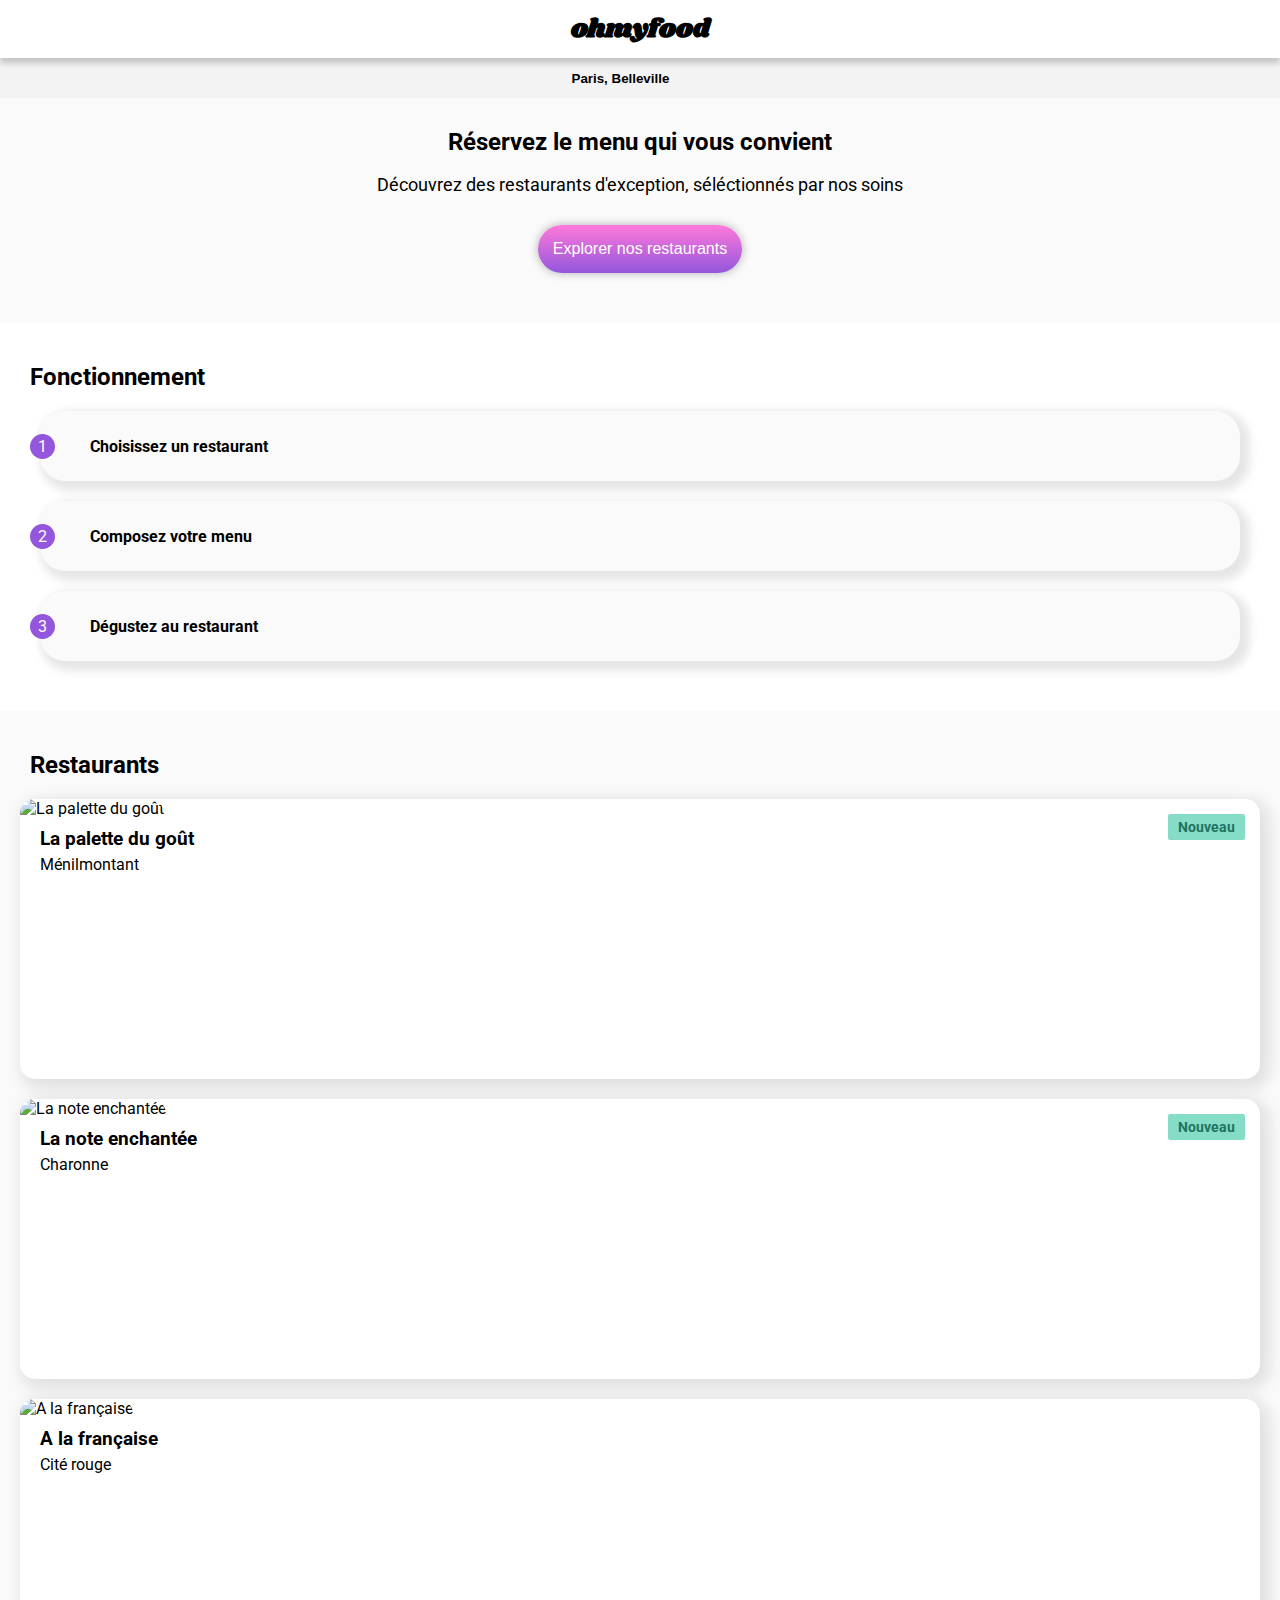
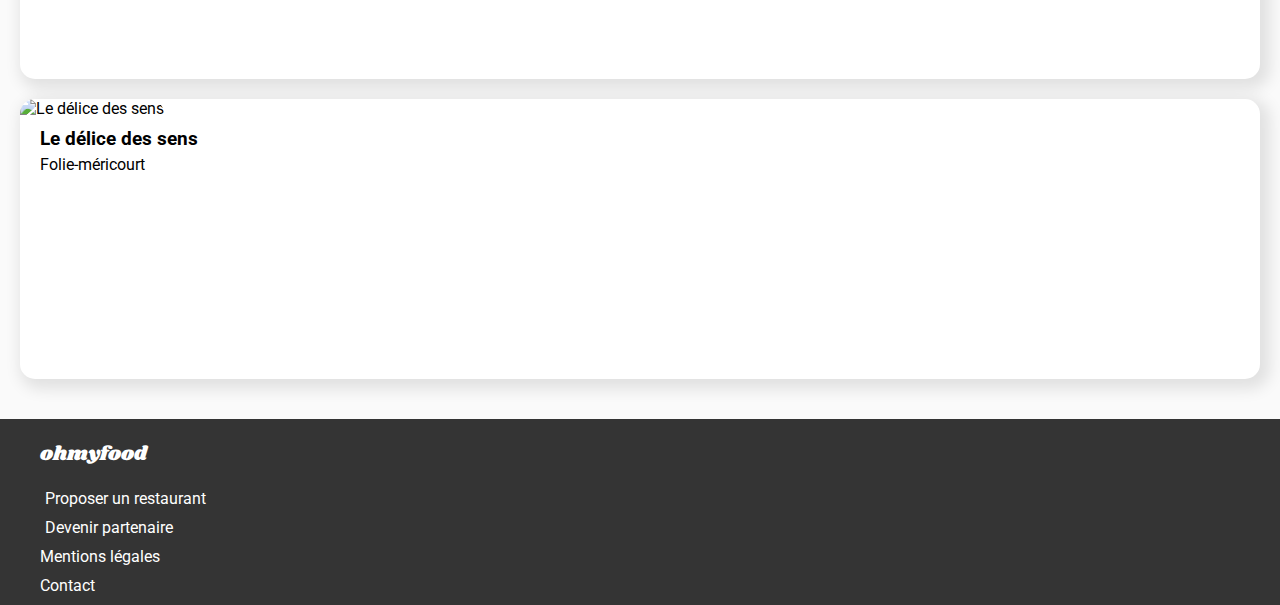
==== index.html @ 1d151c19 "Modification de nom de classes et mise en forme apres les remarques de Pascal du 10/06" ====
<!DOCTYPE html>
<html lang="fr">

<head>
    <meta charset="UTF-8">
    <meta http-equiv="X-UA-Compatible" content="IE=edge">
    <meta name="viewport" content="width=device-width, initial-scale=1.0">
    <link rel="stylesheet" href="https://use.fontawesome.com/releases/v5.15.1/css/all.css" integrity="sha384-vp86vTRFVJgpjF9jiIGPEEqYqlDwgyBgEF109VFjmqGmIY/Y4HV4d3Gp2irVfcrp" crossorigin="anonymous">
    <link rel="stylesheet" href="style.css">
    <title>ohmyfood</title>
</head>

<body>
    <header>
        <div class="header">
            <h1 class=" header__logo"><a href="index.html"> ohmyfood</h1></a>
        </div>
    </header>

    <main>
        <div class="restaurant">
            <form class="restaurant__recherche" action="#" method="post">
                <label for="search"><i class="fas fa-map-marker-alt"></i></label>
                <input type="text" name="search" id="search" placeholder="Paris, Belleville">
            </form>
        </div>
        <section class="reservation">
            <div class="reservation__titre">
                <h2>Réservez le menu qui vous convient</h2>
                <p> Découvrez des restaurants d'exception, séléctionnés par nos soins</p>
            </div>

            <button class="reservation__bouton">Explorer nos restaurants</button>



        </section>
        <section class="fonctionnement">
            <h2>Fonctionnement</h2>

            <div class="fonctionnement__bloc">
                <div class="fonctionnement__numero">1</div>
                <div class="fonctionnement__fonction"><i class="fas fa-mobile-alt"></i>
                    <p> Choisissez un restaurant </p>
                </div>
            </div>

            <div class="fonctionnement__bloc">
                <div class="fonctionnement__numero">2</div>
                <div class="fonctionnement__fonction"><i class="fas fa-list-ul"></i>
                    <p> Composez votre menu</p>
                </div>
            </div>

            <div class="fonctionnement__bloc">
                <div class="fonctionnement__numero">3</div>
                <div class="fonctionnement__fonction"><i class="fas fa-store"></i>
                    <p> Dégustez au restaurant</p>
                </div>
            </div>

        </section>
        <section class="restaurants">
            <h2 class="restaurants__titre">Restaurants</h2>
            <div class="restaurants__liste">

                <div class="restaurants__restaurant--carte ">
                    <a href="#" target="_blank">
                        <div class="restaurants__restaurant--carte-galerie">
                            <img src="images/restaurants/jay-wennington-N_Y88TWmGwA-unsplash.jpg" alt="La palette du goût">
                            <div class="restaurants__restaurant--carte-galerie-nouveau">Nouveau</div>
                        </div>
                        <div class="restaurants__restaurant--carte-description">
                            <div class="restaurants__restaurant--carte-description-nom">
                                <h3>La palette du goût</h3>
                                <P>Ménilmontant</P>
                            </div>
                            <div class="restaurants__restaurant--carte-icone">
                                <i class="far fa-heart"></i>
                            </div>
                        </div>
                    </a>
                </div>
                <div class="restaurants__restaurant--carte">
                    <a href="#" target="_blank">
                        <div class="restaurants__restaurant--carte-galerie">
                            <img src="images/restaurants/stil-u2Lp8tXIcjw-unsplash.jpg" alt="La note enchantée">
                            <div class="restaurants__restaurant--carte-galerie-nouveau">Nouveau</div>
                        </div>
                        <div class="restaurants__restaurant--carte-description">
                            <div class="restaurants__restaurant--carte-description-nom">
                                <h3>La note enchantée</h3>
                                <P>Charonne</P>
                            </div>
                            <div class="restaurants__restaurant--carte-icone">
                                <i class="far fa-heart"></i>
                            </div>
                        </div>
                    </a>
                </div>
                <div class="restaurants__restaurant--carte">
                    <a href="#" target="_blank">
                        <div class="restaurants__restaurant--carte-galerie">
                            <img src="images/restaurants/toa-heftiba-DQKerTsQwi0-unsplash.jpg" alt="A la française">
                        </div>
                        <div class="restaurants__restaurant--carte-description">
                            <div class="restaurants__restaurant--carte-description-nom">
                                <h3>A la française</h3>
                                <P>Cité rouge</P>
                            </div>
                            <div class="restaurants__restaurant--carte-icone">
                                <i class="far fa-heart"></i>
                            </div>
                        </div>
                    </a>
                </div>
                <div class="restaurants__restaurant--carte">
                    <a href="#" target="_blank">
                        <div class="restaurants__restaurant--carte-galerie">
                            <img src="images/restaurants/louis-hansel-shotsoflouis-qNBGVyOCY8Q-unsplash.jpg" alt="Le délice des sens">
                        </div>
                        <div class="restaurants__restaurant--carte-description">
                            <div class="restaurants__restaurant--carte-description-nom">
                                <h3>Le délice des sens</h3>
                                <P>Folie-méricourt</P>
                            </div>
                            <div class="restaurants__restaurant--carte-icone">
                                <i class="far fa-heart"></i>
                            </div>
                        </div>
                    </a>
                </div>
            </div>
        </section>

    </main>
    <footer>
        <div class="pied">
            <a class="pied__logo" href="index.html"> ohmyfood</a>
            <div class=" pied__lien">
                <div class="pied__lien--bas">
                    <a href="# "><i class="fas fa-utensils"></i>Proposer un restaurant</a>
                </div>
                <div class="pied__lien--bas">
                    <a href="# "><i class="fas fa-hands-helping"></i>Devenir partenaire</a>
                </div>
                <div class="pied__lien--bas">
                    <a href="# "> Mentions légales</a>
                </div>
                <div class="pied__lien--bas">
                    <a href="contact@ohmyfood.fr"> Contact </a>
                </div>
            </div>
        </div>
    </footer>
</body>

</html>
---- style.css ----
@import url("https://fonts.googleapis.com/css2?family=Roboto:ital,wght@0,100;0,400;0,500;0,700;1,300;1,400;1,500&display=swap");
@import url("https://fonts.googleapis.com/css2?family=Shrikhand&display=swap");
body {
  font-family: "Roboto", sans-serif;
  margin: 0;
  padding: 0;
}

.header {
  background-color: white;
  margin: 0;
  padding: 0;
  display: flex;
  justify-content: center;
  position: relative;
  font-family: "Shrikhand", cursive;
  box-shadow: 0px 5px 6px 0px rgba(0, 0, 0, 0.2);
}
.header__logo {
  margin: 10px;
  font-size: 26px;
}
.header__logo a {
  text-decoration: none;
  color: black;
}

.restaurant__recherche {
  display: flex;
  align-items: center;
  justify-content: center;
  background-color: #f3f3f3;
  height: 40px;
}
.restaurant__recherche #search {
  border: none;
  background-color: #f3f3f3;
}
.restaurant__recherche i {
  margin: 10px 10px 10px 30px;
}
.restaurant__recherche ::placeholder {
  font-weight: bold;
  color: black;
}

.reservation {
  width: 100%;
  margin: 0;
  padding-bottom: 50px;
  background-color: #fafafa;
  display: flex;
  flex-direction: column;
  justify-content: space-around;
  align-items: center;
}
.reservation__titre {
  display: flex;
  flex-direction: column;
  align-items: center;
  text-align: center;
  margin: 30px;
}
.reservation h2 {
  margin: 0 20px;
}
.reservation p {
  margin-bottom: 0;
  font-size: 18px;
}
.reservation__bouton {
  font-size: 16px;
  opacity: 1;
  background: linear-gradient(0.5turn, #ff79da 0%, #9356dc 100%);
  color: white;
  padding: 15px;
  border-radius: 30px;
  box-shadow: 0px 0px 10px 0px rgba(0, 0, 0, 0.3);
  border: none;
  cursor: pointer;
}

.fonctionnement {
  margin: 40px 20px 50px 20px;
}
.fonctionnement h2 {
  margin-left: 10px;
}
.fonctionnement__bloc {
  display: flex;
  align-items: center;
  margin: 20px;
}
.fonctionnement__numero {
  width: 25px;
  height: 25px;
  border-radius: 100%;
  background-color: #9356dc;
  display: flex;
  align-items: center;
  justify-content: center;
  color: white;
  position: absolute;
  left: 30px;
}
.fonctionnement__fonction {
  background-color: #fafafa;
  height: 30px;
  padding: 20px 30px;
  display: flex;
  align-items: center;
  border-radius: 25px;
  width: 100%;
  cursor: pointer;
  box-shadow: 5px 5px 10px 5px rgba(0, 0, 0, 0.1);
}
.fonctionnement__fonction i {
  color: #9a9a9a;
  font-size: 18px;
}
.fonctionnement__fonction:hover {
  background-color: #f2eafb;
}
.fonctionnement__fonction:hover i:hover {
  color: #9356dc;
}
.fonctionnement__fonction p {
  margin: 0 20px;
  font-size: 16px;
  font-weight: bold;
}

.restaurants {
  background-color: #fafafa;
  padding: 20px 0;
  display: flex;
  flex-direction: column;
}
.restaurants__titre {
  margin: 20px 30px 0 30px;
}
.restaurants__restaurant--carte {
  height: 280px;
  display: flex;
  flex-direction: column;
  background-color: white;
  border-radius: 15px;
  margin: 20px;
  cursor: pointer;
  box-shadow: 5px 5px 15px 5px rgba(0, 0, 0, 0.1);
}
.restaurants__restaurant--carte a {
  text-decoration: none;
  color: black;
}
.restaurants__restaurant--carte-galerie {
  position: relative;
}
.restaurants__restaurant--carte-galerie img {
  width: 100%;
  height: 200px;
  object-fit: cover;
  border-radius: 15px 15px 0 0;
}
.restaurants__restaurant--carte-galerie-nouveau {
  position: absolute;
  right: 15px;
  top: -5px;
  margin-top: 20px;
  background: #85dcc7;
  border-radius: 2px;
  border: none;
  padding: 5px 10px;
  color: #217460;
  font-weight: bold;
  font-size: 14px;
}
.restaurants__restaurant--carte-description {
  display: flex;
  align-items: center;
  justify-content: space-between;
  margin: 10px 20px;
}
.restaurants__restaurant--carte-description-nom {
  margin: 0;
}
.restaurants__restaurant--carte-description-nom h3 {
  margin: 0 0 5px 0;
}
.restaurants__restaurant--carte-description-nom p {
  margin: 0;
}
.restaurants__restaurant--carte-icone {
  font-size: 24px;
}
.restaurants__restaurant--carte-icone:hover {
  background: linear-gradient(0.5turn, #ff79da 0%, #9356dc 100%);
}

footer {
  width: 100%;
  margin: 0;
  padding: 0;
}

.pied {
  background-color: #343434;
  display: flex;
  flex-direction: column;
  padding: 0 40px;
}
.pied__logo {
  color: white;
  font-family: "Shrikhand", cursive;
  font-size: 20px;
  text-decoration: none;
  margin: 20px 0;
}
.pied__lien {
  display: flex;
  flex-direction: column;
}
.pied__lien--bas {
  margin-bottom: 10px;
}
.pied__lien--bas a {
  text-decoration: none;
  color: white;
}
.pied__lien--bas a i {
  font-size: 15px;
  width: 20px;
  margin-right: 5px;
}

/*# sourceMappingURL=style.css.map */
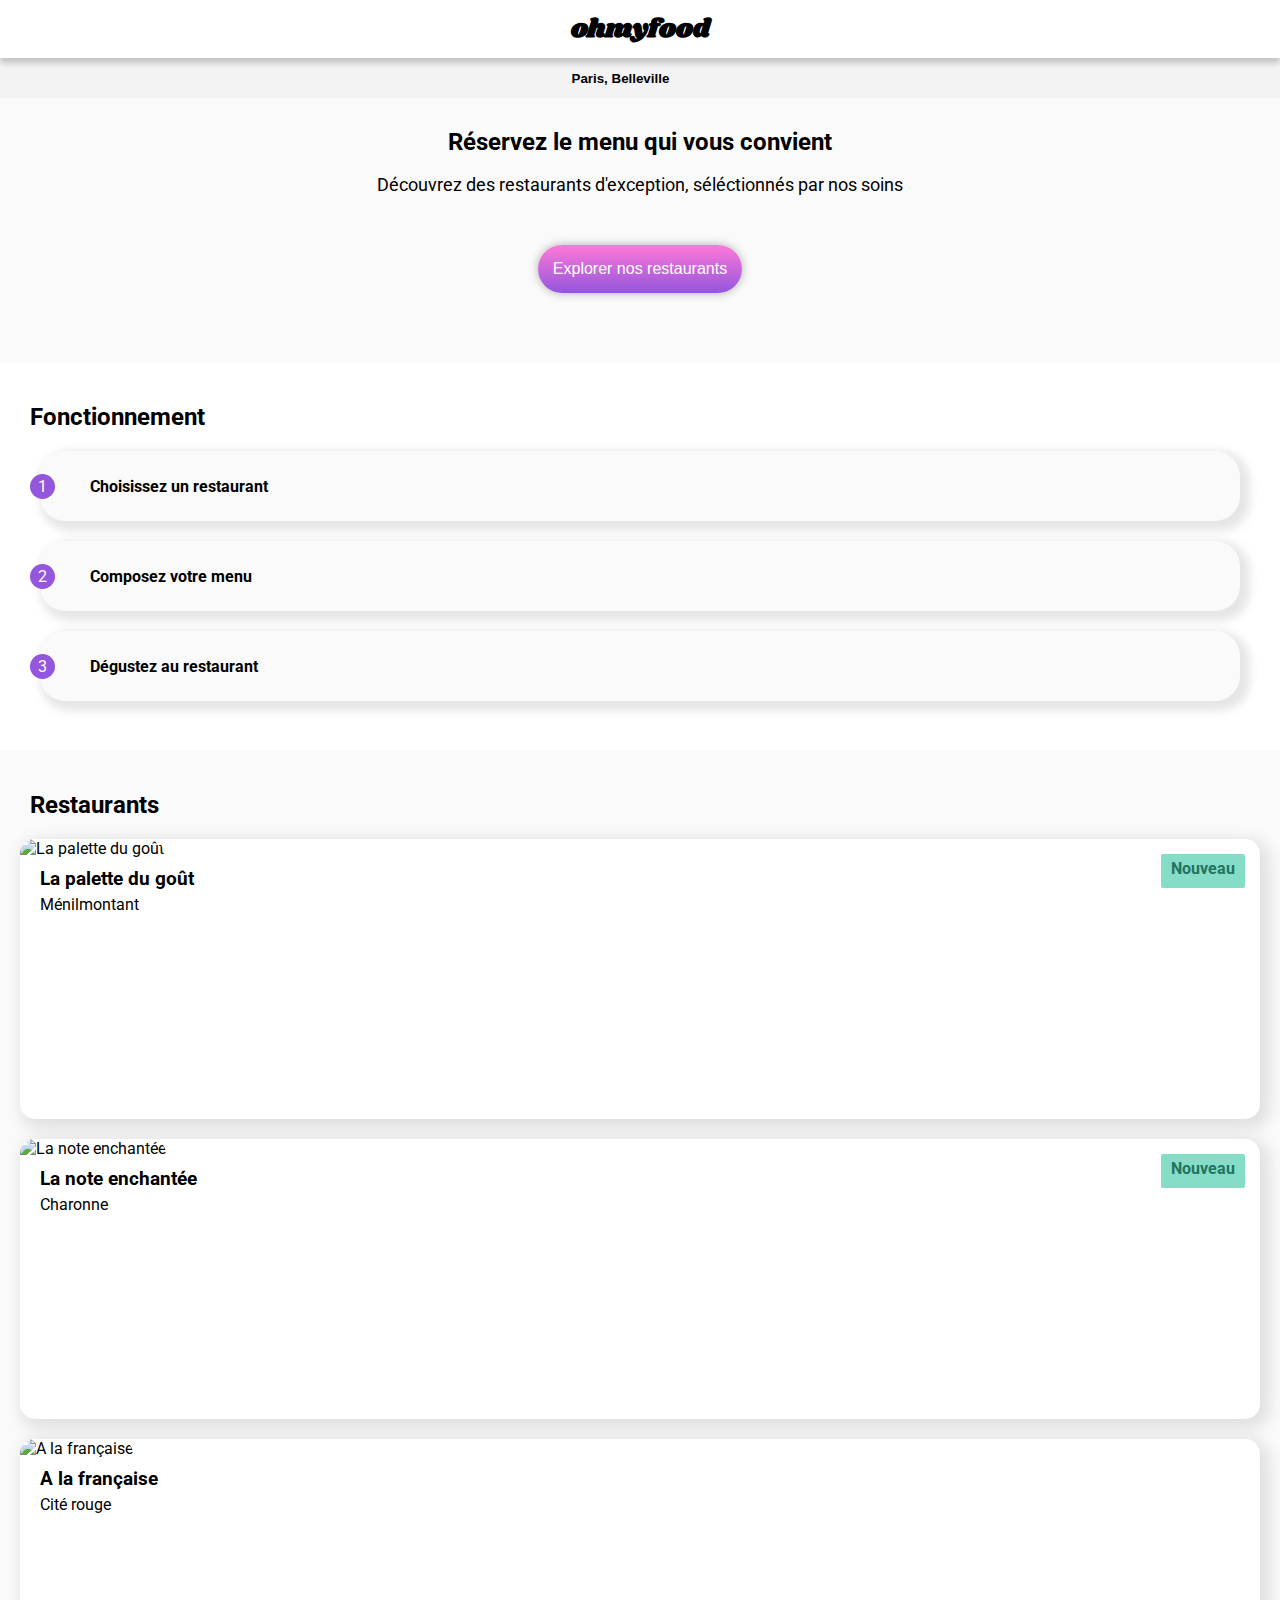
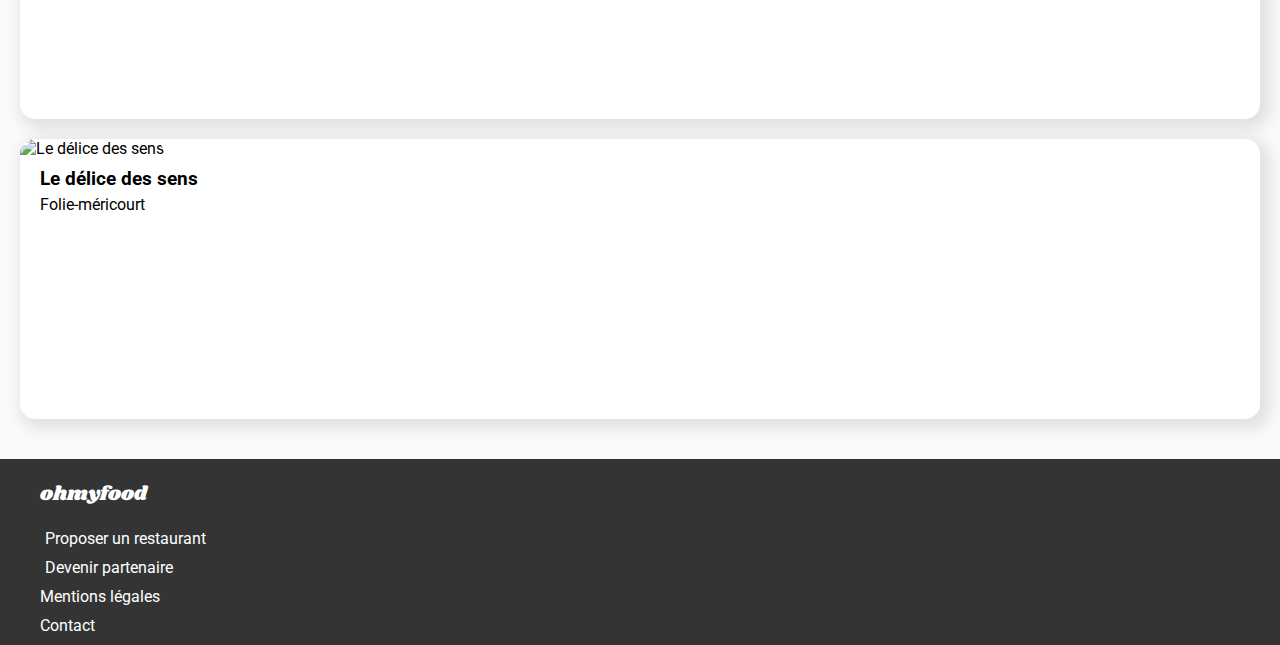
==== commit 39d99123: "Utilisation du modéle 7-1 et modification de la mise en forme pour quelques éléments" ====
--- a/index.html
+++ b/index.html
@@ -30,7 +30,7 @@
                 <p> Découvrez des restaurants d'exception, séléctionnés par nos soins</p>
             </div>
 
-            <button class="reservation__bouton">Explorer nos restaurants</button>
+            <a href="#rest"> <button class="restaurant__bouton">Explorer nos restaurants</button></a>
 
 
 
@@ -60,12 +60,12 @@
             </div>
 
         </section>
-        <section class="restaurants">
+        <section id="rest" class="restaurants">
             <h2 class="restaurants__titre">Restaurants</h2>
             <div class="restaurants__liste">
 
                 <div class="restaurants__restaurant--carte ">
-                    <a href="#" target="_blank">
+                    <a href="./la-palette-du-gout.html" target="_blank">
                         <div class="restaurants__restaurant--carte-galerie">
                             <img src="images/restaurants/jay-wennington-N_Y88TWmGwA-unsplash.jpg" alt="La palette du goût">
                             <div class="restaurants__restaurant--carte-galerie-nouveau">Nouveau</div>
@@ -75,11 +75,13 @@
                                 <h3>La palette du goût</h3>
                                 <P>Ménilmontant</P>
                             </div>
-                            <div class="restaurants__restaurant--carte-icone">
-                                <i class="far fa-heart"></i>
-                            </div>
-                        </div>
                     </a>
+                    <div class="restaurants__restaurant--carte-icone">
+                        <i class="far fa-heart vide"></i>
+                        <i class="fas fa-heart plein "></i>
+                    </div>
+                    </div>
+
                 </div>
                 <div class="restaurants__restaurant--carte">
                     <a href="#" target="_blank">
@@ -93,7 +95,8 @@
                                 <P>Charonne</P>
                             </div>
                             <div class="restaurants__restaurant--carte-icone">
-                                <i class="far fa-heart"></i>
+                                <i class="far fa-heart vide"></i>
+                                <i class="fas fa-heart plein "></i>
                             </div>
                         </div>
                     </a>
@@ -109,7 +112,8 @@
                                 <P>Cité rouge</P>
                             </div>
                             <div class="restaurants__restaurant--carte-icone">
-                                <i class="far fa-heart"></i>
+                                <i class="far fa-heart vide"></i>
+                                <i class="fas fa-heart plein "></i>
                             </div>
                         </div>
                     </a>
@@ -125,7 +129,8 @@
                                 <P>Folie-méricourt</P>
                             </div>
                             <div class="restaurants__restaurant--carte-icone">
-                                <i class="far fa-heart"></i>
+                                <i class="far fa-heart vide"></i>
+                                <i class="fas fa-heart plein "></i>
                             </div>
                         </div>
                     </a>
@@ -148,7 +153,7 @@
                     <a href="# "> Mentions légales</a>
                 </div>
                 <div class="pied__lien--bas">
-                    <a href="contact@ohmyfood.fr"> Contact </a>
+                    <a href="mailto:contact@ohmyfood.fr"> Contact </a>
                 </div>
             </div>
         </div>
--- a/style.css
+++ b/style.css
@@ -1,11 +1,5 @@
 @import url("https://fonts.googleapis.com/css2?family=Roboto:ital,wght@0,100;0,400;0,500;0,700;1,300;1,400;1,500&display=swap");
 @import url("https://fonts.googleapis.com/css2?family=Shrikhand&display=swap");
-body {
-  font-family: "Roboto", sans-serif;
-  margin: 0;
-  padding: 0;
-}
-
 .header {
   background-color: white;
   margin: 0;
@@ -24,51 +18,50 @@
   text-decoration: none;
   color: black;
 }
-
-.restaurant__recherche {
-  display: flex;
-  align-items: center;
-  justify-content: center;
-  background-color: #f3f3f3;
-  height: 40px;
-}
-.restaurant__recherche #search {
-  border: none;
-  background-color: #f3f3f3;
-}
-.restaurant__recherche i {
-  margin: 10px 10px 10px 30px;
-}
-.restaurant__recherche ::placeholder {
-  font-weight: bold;
-  color: black;
-}
-
-.reservation {
-  width: 100%;
-  margin: 0;
-  padding-bottom: 50px;
-  background-color: #fafafa;
-  display: flex;
-  flex-direction: column;
-  justify-content: space-around;
-  align-items: center;
-}
-.reservation__titre {
-  display: flex;
-  flex-direction: column;
-  align-items: center;
-  text-align: center;
-  margin: 30px;
-}
-.reservation h2 {
-  margin: 0 20px;
-}
-.reservation p {
-  margin-bottom: 0;
-  font-size: 18px;
-}
-.reservation__bouton {
+.header__fleche {
+  position: absolute;
+  top: 20px;
+  left: 50px;
+  font-size: 20px;
+}
+
+footer {
+  width: 100%;
+  margin: 0;
+  padding: 0;
+}
+
+.pied {
+  background-color: #343434;
+  display: flex;
+  flex-direction: column;
+  padding: 0 40px;
+}
+.pied__logo {
+  color: white;
+  font-family: "Shrikhand", cursive;
+  font-size: 20px;
+  text-decoration: none;
+  margin: 20px 0;
+}
+.pied__lien {
+  display: flex;
+  flex-direction: column;
+}
+.pied__lien--bas {
+  margin-bottom: 10px;
+}
+.pied__lien--bas a {
+  text-decoration: none;
+  color: white;
+}
+.pied__lien--bas a i {
+  font-size: 15px;
+  width: 20px;
+  margin-right: 5px;
+}
+
+.restaurant__bouton {
   font-size: 16px;
   opacity: 1;
   background: linear-gradient(0.5turn, #ff79da 0%, #9356dc 100%);
@@ -78,6 +71,76 @@
   box-shadow: 0px 0px 10px 0px rgba(0, 0, 0, 0.3);
   border: none;
   cursor: pointer;
+  margin: 20px;
+}
+.restaurant__bouton:hover {
+  opacity: 0.9;
+  box-shadow: 5px 5px 10px #343434;
+}
+
+i.fas.fa-heart.plein {
+  background: linear-gradient(0.5turn, #ff79da 0%, #9356dc 100%);
+  background-clip: text;
+  -webkit-background-clip: text;
+  color: transparent;
+  opacity: 0;
+}
+i.fas.fa-heart.plein:hover {
+  opacity: 1;
+  transform: scale(1.1);
+  transition-duration: 0.3s;
+}
+
+i.far.fa-heart.vide {
+  color: black;
+  position: absolute;
+}
+i.far.fa-heart.vide:hover {
+  color: transparent;
+}
+
+.restaurant__recherche {
+  display: flex;
+  align-items: center;
+  justify-content: center;
+  background-color: #f3f3f3;
+  height: 40px;
+}
+.restaurant__recherche #search {
+  border: none;
+  background-color: #f3f3f3;
+}
+.restaurant__recherche i {
+  margin: 10px 10px 10px 30px;
+}
+.restaurant__recherche ::placeholder {
+  font-weight: bold;
+  color: black;
+}
+
+.reservation {
+  width: 100%;
+  margin: 0;
+  padding-bottom: 50px;
+  background-color: #fafafa;
+  display: flex;
+  flex-direction: column;
+  justify-content: space-around;
+  align-items: center;
+}
+.reservation__titre {
+  display: flex;
+  flex-direction: column;
+  align-items: center;
+  text-align: center;
+  margin: 30px;
+}
+.reservation h2 {
+  margin: 0 20px;
+}
+.reservation p {
+  margin-bottom: 0;
+  font-size: 18px;
 }
 
 .fonctionnement {
@@ -113,21 +176,17 @@
   width: 100%;
   cursor: pointer;
   box-shadow: 5px 5px 10px 5px rgba(0, 0, 0, 0.1);
-}
-.fonctionnement__fonction i {
-  color: #9a9a9a;
-  font-size: 18px;
+  transition: all 400ms;
 }
 .fonctionnement__fonction:hover {
+  color: #9356dc;
   background-color: #f2eafb;
-}
-.fonctionnement__fonction:hover i:hover {
-  color: #9356dc;
 }
 .fonctionnement__fonction p {
   margin: 0 20px;
   font-size: 16px;
   font-weight: bold;
+  color: black;
 }
 
 .restaurants {
@@ -170,10 +229,9 @@
   background: #85dcc7;
   border-radius: 2px;
   border: none;
-  padding: 5px 10px;
+  padding: 5px 10px 10px 10px;
   color: #217460;
   font-weight: bold;
-  font-size: 14px;
 }
 .restaurants__restaurant--carte-description {
   display: flex;
@@ -190,47 +248,136 @@
 .restaurants__restaurant--carte-description-nom p {
   margin: 0;
 }
+
 .restaurants__restaurant--carte-icone {
   font-size: 24px;
-}
-.restaurants__restaurant--carte-icone:hover {
-  background: linear-gradient(0.5turn, #ff79da 0%, #9356dc 100%);
-}
-
-footer {
-  width: 100%;
+  display: flex;
+}
+
+.carte {
+  display: flex;
+  flex-direction: column;
+  width: 100%;
+}
+.carte__image {
+  height: 200px;
+}
+.carte__image img {
+  width: 100%;
+  height: 200px;
+  object-fit: cover;
+}
+.carte__restaurant {
+  width: 100%;
+  display: flex;
+  flex-direction: column;
+  border-radius: 50px 50px 0 0;
+  background-color: #fafafa;
+  align-items: center;
+  transform: translateY(-40px);
+  margin-bottom: -40px;
+}
+.carte__restaurant--nom {
+  display: flex;
+  justify-content: space-between;
+  margin: 20px 0;
+  align-items: center;
+  width: 100%;
+}
+.carte__restaurant--nom h2 {
+  margin: 20px;
+  font-family: Shrikhand, "cursive";
+}
+.carte__restaurant--nom i {
+  margin: 20px;
+}
+
+.carte__menu {
+  display: flex;
+  justify-content: space-around;
+  flex-wrap: wrap;
+  width: 100%;
+}
+.carte__menu--restaurant {
+  width: 100%;
+}
+.carte__menu--restaurant-service {
+  margin: 0 20px;
+  text-transform: uppercase;
+  position: relative;
+  padding-bottom: 0.5rem;
+  font-weight: normal;
+}
+.carte__menu--restaurant-service::after {
+  content: "";
+  width: 3rem;
+  height: 0.25rem;
+  background-color: #99E2D0;
+  position: absolute;
+  left: 0;
+  bottom: 0;
+}
+.carte__menu--restaurant-plats {
+  background-color: white;
+  height: 60px;
+  border-radius: 15px;
+  display: flex;
+  justify-content: space-between;
+  align-items: center;
+  margin: 20px;
+  box-shadow: 3px 3px 5px #676767;
+  overflow: hidden;
+}
+.carte__menu--restaurant-plats-titre {
+  display: flex;
+  flex-direction: column;
+  flex: 1 30px;
+  text-overflow: ellipsis;
+  overflow: hidden;
+  white-space: nowrap;
+}
+.carte__menu--restaurant-plats-titre h3 {
+  margin: 0 10px;
+  text-overflow: ellipsis;
+  overflow: hidden;
+}
+.carte__menu--restaurant-plats-titre p {
+  margin: 0 10px;
+  text-overflow: ellipsis;
+  overflow: hidden;
+}
+.carte__menu--restaurant-plats-prix {
+  padding-left: 2em;
+  font-weight: bold;
+  margin: 0 10px;
+}
+.carte__menu--restaurant-plats-choix {
+  display: flex;
+  justify-content: center;
+  align-items: center;
+  background-color: #99E2D0;
+  border-radius: 0 15px 15px 0;
+  width: 20%;
+  height: 60px;
+  transition: transform 400ms ease-in-out;
+  transform: translateX(100%);
+  overflow: hidden;
+  color: white;
+  max-width: 0;
+}
+.carte__menu--restaurant-plats-choix i {
+  font-size: 24px;
+  transform: rotate(360deg);
+}
+.carte__menu--restaurant-plats:hover .carte__menu--restaurant-plats-choix {
+  transform: translateX(0);
+  max-width: 20%;
+}
+
+body {
+  font-family: "Roboto", sans-serif;
   margin: 0;
   padding: 0;
 }
 
-.pied {
-  background-color: #343434;
-  display: flex;
-  flex-direction: column;
-  padding: 0 40px;
-}
-.pied__logo {
-  color: white;
-  font-family: "Shrikhand", cursive;
-  font-size: 20px;
-  text-decoration: none;
-  margin: 20px 0;
-}
-.pied__lien {
-  display: flex;
-  flex-direction: column;
-}
-.pied__lien--bas {
-  margin-bottom: 10px;
-}
-.pied__lien--bas a {
-  text-decoration: none;
-  color: white;
-}
-.pied__lien--bas a i {
-  font-size: 15px;
-  width: 20px;
-  margin-right: 5px;
-}
-
 /*# sourceMappingURL=style.css.map */
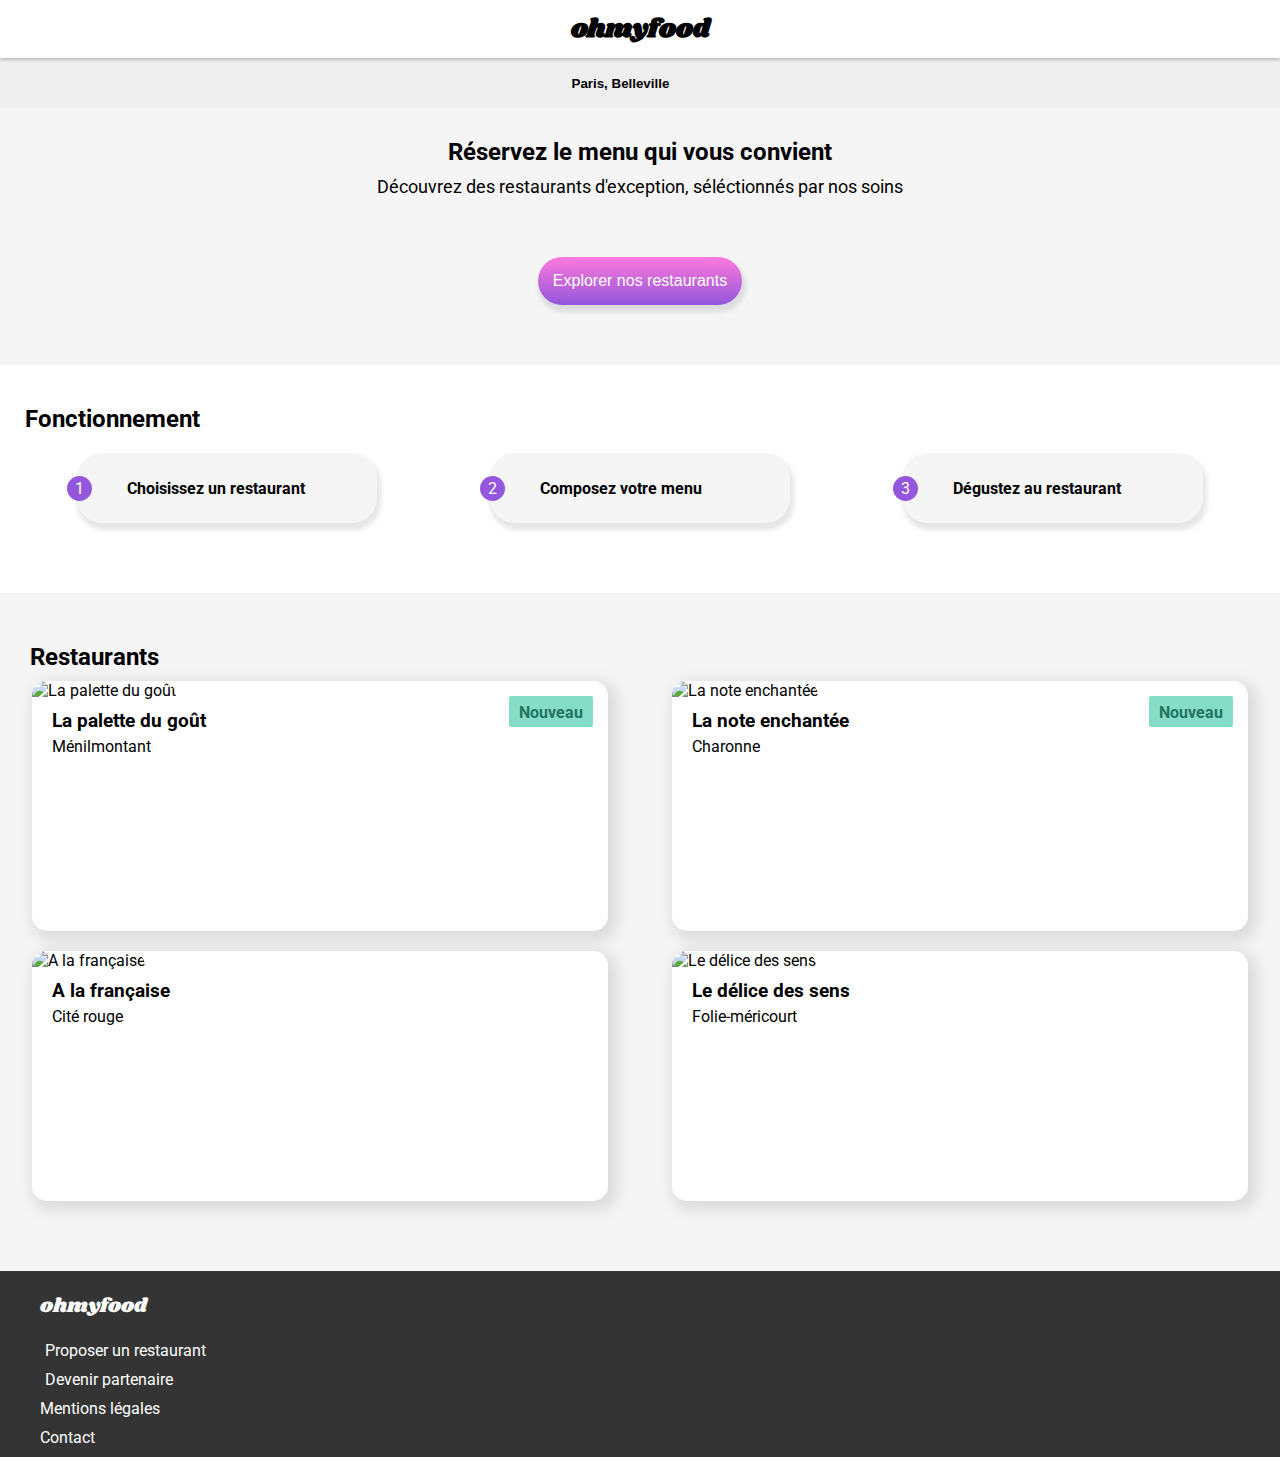
==== commit c9da4ebf: "Ajustements après les remarques de pascal du 21/06 , Animation de la partie des menus" ====
--- a/index.html
+++ b/index.html
@@ -11,6 +11,18 @@
 </head>
 
 <body>
+    <section class="loader">
+        <div class="loader__icone">
+            <i class="fas fa-utensils deg0"></i>
+            <i class="fas fa-utensils deg90"></i>
+            <i class="fas fa-utensils deg180"></i>
+            <i class="fas fa-utensils deg270"></i>
+        </div>
+        <div class="loader__cercle1"></div>
+        <div class="loader__cercle2"></div>
+        <h1 class="loader__titre">ohmyfood</h1>
+    </section>
+
     <header>
         <div class="header">
             <h1 class=" header__logo"><a href="index.html"> ohmyfood</h1></a>
@@ -29,41 +41,34 @@
                 <h2>Réservez le menu qui vous convient</h2>
                 <p> Découvrez des restaurants d'exception, séléctionnés par nos soins</p>
             </div>
-
             <a href="#rest"> <button class="restaurant__bouton">Explorer nos restaurants</button></a>
-
-
-
         </section>
-        <section class="fonctionnement">
+        <section class="fonctionnements">
             <h2>Fonctionnement</h2>
-
-            <div class="fonctionnement__bloc">
-                <div class="fonctionnement__numero">1</div>
-                <div class="fonctionnement__fonction"><i class="fas fa-mobile-alt"></i>
-                    <p> Choisissez un restaurant </p>
+            <div class="fonctionnement">
+                <div class="fonctionnement__bloc">
+                    <div class="fonctionnement__numero">1</div>
+                    <div class="fonctionnement__fonction"><i class="fas fa-mobile-alt"></i>
+                        <p> Choisissez un restaurant </p>
+                    </div>
+                </div>
+                <div class="fonctionnement__bloc">
+                    <div class="fonctionnement__numero">2</div>
+                    <div class="fonctionnement__fonction"><i class="fas fa-list-ul"></i>
+                        <p> Composez votre menu</p>
+                    </div>
+                </div>
+                <div class="fonctionnement__bloc">
+                    <div class="fonctionnement__numero">3</div>
+                    <div class="fonctionnement__fonction"><i class="fas fa-store"></i>
+                        <p> Dégustez au restaurant</p>
+                    </div>
                 </div>
             </div>
-
-            <div class="fonctionnement__bloc">
-                <div class="fonctionnement__numero">2</div>
-                <div class="fonctionnement__fonction"><i class="fas fa-list-ul"></i>
-                    <p> Composez votre menu</p>
-                </div>
-            </div>
-
-            <div class="fonctionnement__bloc">
-                <div class="fonctionnement__numero">3</div>
-                <div class="fonctionnement__fonction"><i class="fas fa-store"></i>
-                    <p> Dégustez au restaurant</p>
-                </div>
-            </div>
-
         </section>
         <section id="rest" class="restaurants">
             <h2 class="restaurants__titre">Restaurants</h2>
             <div class="restaurants__liste">
-
                 <div class="restaurants__restaurant--carte ">
                     <a href="./la-palette-du-gout.html" target="_blank">
                         <div class="restaurants__restaurant--carte-galerie">
@@ -75,13 +80,14 @@
                                 <h3>La palette du goût</h3>
                                 <P>Ménilmontant</P>
                             </div>
+                            <div class="restaurants__restaurant--carte-icone">
+                                <i class="far fa-heart vide"></i>
+                                <i class="fas fa-heart plein "></i>
+
+                            </div>
+
+                        </div>
                     </a>
-                    <div class="restaurants__restaurant--carte-icone">
-                        <i class="far fa-heart vide"></i>
-                        <i class="fas fa-heart plein "></i>
-                    </div>
-                    </div>
-
                 </div>
                 <div class="restaurants__restaurant--carte">
                     <a href="#" target="_blank">
@@ -137,8 +143,8 @@
                 </div>
             </div>
         </section>
+    </main>
 
-    </main>
     <footer>
         <div class="pied">
             <a class="pied__logo" href="index.html"> ohmyfood</a>
--- a/style.css
+++ b/style.css
@@ -8,7 +8,7 @@
   justify-content: center;
   position: relative;
   font-family: "Shrikhand", cursive;
-  box-shadow: 0px 5px 6px 0px rgba(0, 0, 0, 0.2);
+  box-shadow: 0px 2px 3px 0px rgba(0, 0, 0, 0.2);
 }
 .header__logo {
   margin: 10px;
@@ -71,11 +71,19 @@
   box-shadow: 0px 0px 10px 0px rgba(0, 0, 0, 0.3);
   border: none;
   cursor: pointer;
+  min-width: 170px;
   margin: 20px;
+  box-shadow: 2px 5px 5px 2px rgba(0, 0, 0, 0.1);
 }
 .restaurant__bouton:hover {
   opacity: 0.9;
   box-shadow: 5px 5px 10px #343434;
+  background: linear-gradient(45deg, #9356dc, #ff79da, #99E2D0);
+}
+
+.restaurants__restaurant--carte-icone {
+  font-size: 24px;
+  display: flex;
 }
 
 i.fas.fa-heart.plein {
@@ -88,7 +96,7 @@
 i.fas.fa-heart.plein:hover {
   opacity: 1;
   transform: scale(1.1);
-  transition-duration: 0.3s;
+  transition: all 0.5s linear;
 }
 
 i.far.fa-heart.vide {
@@ -103,12 +111,12 @@
   display: flex;
   align-items: center;
   justify-content: center;
-  background-color: #f3f3f3;
-  height: 40px;
+  background-color: #eeeeee;
+  height: 50px;
 }
 .restaurant__recherche #search {
   border: none;
-  background-color: #f3f3f3;
+  background-color: #eeeeee;
 }
 .restaurant__recherche i {
   margin: 10px 10px 10px 30px;
@@ -121,8 +129,8 @@
 .reservation {
   width: 100%;
   margin: 0;
-  padding-bottom: 50px;
-  background-color: #fafafa;
+  padding-bottom: 40px;
+  background-color: whitesmoke;
   display: flex;
   flex-direction: column;
   justify-content: space-around;
@@ -139,20 +147,31 @@
   margin: 0 20px;
 }
 .reservation p {
-  margin-bottom: 0;
+  margin: 10px 0;
   font-size: 18px;
 }
 
+.fonctionnements {
+  margin: 30px 20px 60px 20px;
+  display: flex;
+  flex-direction: column;
+}
+.fonctionnements h2 {
+  margin: 10px 5px;
+}
+
 .fonctionnement {
-  margin: 40px 20px 50px 20px;
-}
-.fonctionnement h2 {
-  margin-left: 10px;
+  display: flex;
+  flex-wrap: wrap;
+  justify-content: space-around;
+  width: 100%;
 }
 .fonctionnement__bloc {
   display: flex;
   align-items: center;
-  margin: 20px;
+  position: relative;
+  min-width: 300px;
+  margin: 10px 0;
 }
 .fonctionnement__numero {
   width: 25px;
@@ -164,10 +183,10 @@
   justify-content: center;
   color: white;
   position: absolute;
-  left: 30px;
+  left: -10px;
 }
 .fonctionnement__fonction {
-  background-color: #fafafa;
+  background-color: whitesmoke;
   height: 30px;
   padding: 20px 30px;
   display: flex;
@@ -175,12 +194,12 @@
   border-radius: 25px;
   width: 100%;
   cursor: pointer;
-  box-shadow: 5px 5px 10px 5px rgba(0, 0, 0, 0.1);
+  box-shadow: 2px 5px 5px 2px rgba(0, 0, 0, 0.1);
   transition: all 400ms;
 }
 .fonctionnement__fonction:hover {
   color: #9356dc;
-  background-color: #f2eafb;
+  background-color: #f7f2fc;
 }
 .fonctionnement__fonction p {
   margin: 0 20px;
@@ -190,23 +209,34 @@
 }
 
 .restaurants {
-  background-color: #fafafa;
-  padding: 20px 0;
+  background-color: whitesmoke;
+  padding: 30px 0 60px 0;
   display: flex;
   flex-direction: column;
 }
 .restaurants__titre {
   margin: 20px 30px 0 30px;
 }
+.restaurants__liste {
+  display: flex;
+  flex-wrap: wrap;
+  justify-content: space-around;
+}
 .restaurants__restaurant--carte {
-  height: 280px;
+  height: 250px;
   display: flex;
   flex-direction: column;
   background-color: white;
   border-radius: 15px;
-  margin: 20px;
+  margin: 10px 20px;
   cursor: pointer;
+  width: 100%;
   box-shadow: 5px 5px 15px 5px rgba(0, 0, 0, 0.1);
+}
+@media screen and (min-width: 1024px) {
+  .restaurants__restaurant--carte {
+    width: 45%;
+  }
 }
 .restaurants__restaurant--carte a {
   text-decoration: none;
@@ -217,7 +247,7 @@
 }
 .restaurants__restaurant--carte-galerie img {
   width: 100%;
-  height: 200px;
+  height: 180px;
   object-fit: cover;
   border-radius: 15px 15px 0 0;
 }
@@ -229,7 +259,7 @@
   background: #85dcc7;
   border-radius: 2px;
   border: none;
-  padding: 5px 10px 10px 10px;
+  padding: 7px 10px 5px 10px;
   color: #217460;
   font-weight: bold;
 }
@@ -249,11 +279,6 @@
   margin: 0;
 }
 
-.restaurants__restaurant--carte-icone {
-  font-size: 24px;
-  display: flex;
-}
-
 .carte {
   display: flex;
   flex-direction: column;
@@ -264,7 +289,7 @@
 }
 .carte__image img {
   width: 100%;
-  height: 200px;
+  height: 300px;
   object-fit: cover;
 }
 .carte__restaurant {
@@ -272,10 +297,10 @@
   display: flex;
   flex-direction: column;
   border-radius: 50px 50px 0 0;
-  background-color: #fafafa;
-  align-items: center;
-  transform: translateY(-40px);
-  margin-bottom: -40px;
+  background-color: whitesmoke;
+  align-items: center;
+  transform: translateY(20px);
+  padding-bottom: 60px;
 }
 .carte__restaurant--nom {
   display: flex;
@@ -296,10 +321,18 @@
   display: flex;
   justify-content: space-around;
   flex-wrap: wrap;
-  width: 100%;
-}
-.carte__menu--restaurant {
-  width: 100%;
+  max-width: 600px;
+}
+@media screen and (max-width: 1023px) and (min-width: 599px) {
+  .carte__menu--restaurant {
+    width: 100%;
+    margin-right: 40px;
+  }
+}
+@media screen and (min-width: 1024px) {
+  .carte__menu--restaurant {
+    width: 100%;
+  }
 }
 .carte__menu--restaurant-service {
   margin: 0 20px;
@@ -325,8 +358,20 @@
   justify-content: space-between;
   align-items: center;
   margin: 20px;
-  box-shadow: 3px 3px 5px #676767;
+  box-shadow: 0px 3px 3px #b3b3b3;
   overflow: hidden;
+  width: 300px;
+  animation: apparition 1s ease-in-out;
+}
+@media screen and (max-width: 1023px) and (min-width: 599px) {
+  .carte__menu--restaurant-plats {
+    width: 100%;
+  }
+}
+@media screen and (min-width: 1024px) {
+  .carte__menu--restaurant-plats {
+    width: 100%;
+  }
 }
 .carte__menu--restaurant-plats-titre {
   display: flex;
@@ -359,7 +404,7 @@
   border-radius: 0 15px 15px 0;
   width: 20%;
   height: 60px;
-  transition: transform 400ms ease-in-out;
+  transition: all 1s ease-out;
   transform: translateX(100%);
   overflow: hidden;
   color: white;
@@ -367,13 +412,161 @@
 }
 .carte__menu--restaurant-plats-choix i {
   font-size: 24px;
-  transform: rotate(360deg);
-}
-.carte__menu--restaurant-plats:hover .carte__menu--restaurant-plats-choix {
+}
+.carte__menu--restaurant-plats:hover > .carte__menu--restaurant-plats-choix {
   transform: translateX(0);
   max-width: 20%;
 }
-
+.carte__menu--restaurant-plats:hover > .carte__menu--restaurant-plats-choix i {
+  transform: rotate(360deg);
+  transition: all 0.5s linear 0.5s;
+}
+
+@keyframes apparition {
+  0% {
+    opacity: 0;
+    transform: translateY(55px);
+  }
+  100% {
+    opacity: 1;
+    transform: translateY(0px);
+  }
+}
+.loader {
+  display: flex;
+  flex-direction: column;
+  align-items: center;
+  justify-content: center;
+  overflow: hidden;
+  z-index: 10;
+  position: fixed;
+  bottom: 0;
+  left: 0;
+  right: 0;
+  top: -100%;
+  height: 100%;
+  width: 100%;
+  background-color: #F6F6F6;
+  animation: loaderNone 3s linear;
+  opacity: 0;
+}
+
+.loader__icone {
+  position: relative;
+  height: 300px;
+  width: 300px;
+  border-radius: 50%;
+  animation: rotateDroite 6S linear infinite;
+}
+.loader__icone i {
+  position: absolute;
+}
+.loader__icone .fa-utensils {
+  font-size: 40px;
+  padding: 0;
+  margin: 0;
+  text-shadow: 0 0 3px rgba(0, 0, 0, 0.4);
+}
+.loader__icone .deg0 {
+  top: 0;
+  left: 130px;
+  color: #9356DC;
+}
+.loader__icone .deg90 {
+  transform: rotate(90deg);
+  top: 130px;
+  right: 3px;
+  color: #ff79DA;
+}
+.loader__icone .deg180 {
+  transform: rotate(180deg);
+  bottom: 0;
+  left: 130px;
+  color: #9356DC;
+}
+.loader__icone .deg270 {
+  transform: rotate(270deg);
+  top: 130px;
+  left: 3px;
+  color: #ff79DA;
+}
+
+.loader__cercle1 {
+  position: absolute;
+  width: 200px;
+  height: 200px;
+  border-top: 5px solid #9356dc;
+  border-left: 5px dashed #ff79da;
+  border-bottom: 5px solid #99E2D0;
+  border-radius: 50%;
+  animation: rotateGauche 3s linear infinite;
+}
+
+.loader__cercle2 {
+  position: absolute;
+  width: 335px;
+  height: 335px;
+  border-top: 5px solid #9356dc;
+  border-left: 5px dashed #ff79da;
+  border-bottom: 5px solid #99E2D0;
+  border-radius: 50%;
+  animation: rotateDroite 3s linear infinite;
+}
+
+.loader__titre {
+  position: absolute;
+  font-size: 30px;
+  font-family: "Shrikhand", cursive;
+}
+
+body {
+  animation: noscroll 3s ease;
+}
+
+@keyframes noscroll {
+  0% {
+    overflow: hidden;
+  }
+  90% {
+    overflow: hidden;
+  }
+  100% {
+    overflow: visible;
+  }
+}
+@keyframes rotateGauche {
+  0% {
+    transform: rotate(0deg);
+  }
+  100% {
+    transform: rotate(-360deg);
+  }
+}
+@keyframes rotateDroite {
+  0% {
+    transform: rotate(0deg);
+  }
+  100% {
+    transform: rotate(360deg);
+  }
+}
+@keyframes loaderNone {
+  0% {
+    transform: translateY(100%);
+    opacity: 1;
+  }
+  90% {
+    transform: translateY(100%);
+    opacity: 1;
+  }
+  95% {
+    transform: translateY(100%);
+    opacity: 0;
+  }
+  100% {
+    opacity: 0;
+  }
+}
 body {
   font-family: "Roboto", sans-serif;
   margin: 0;
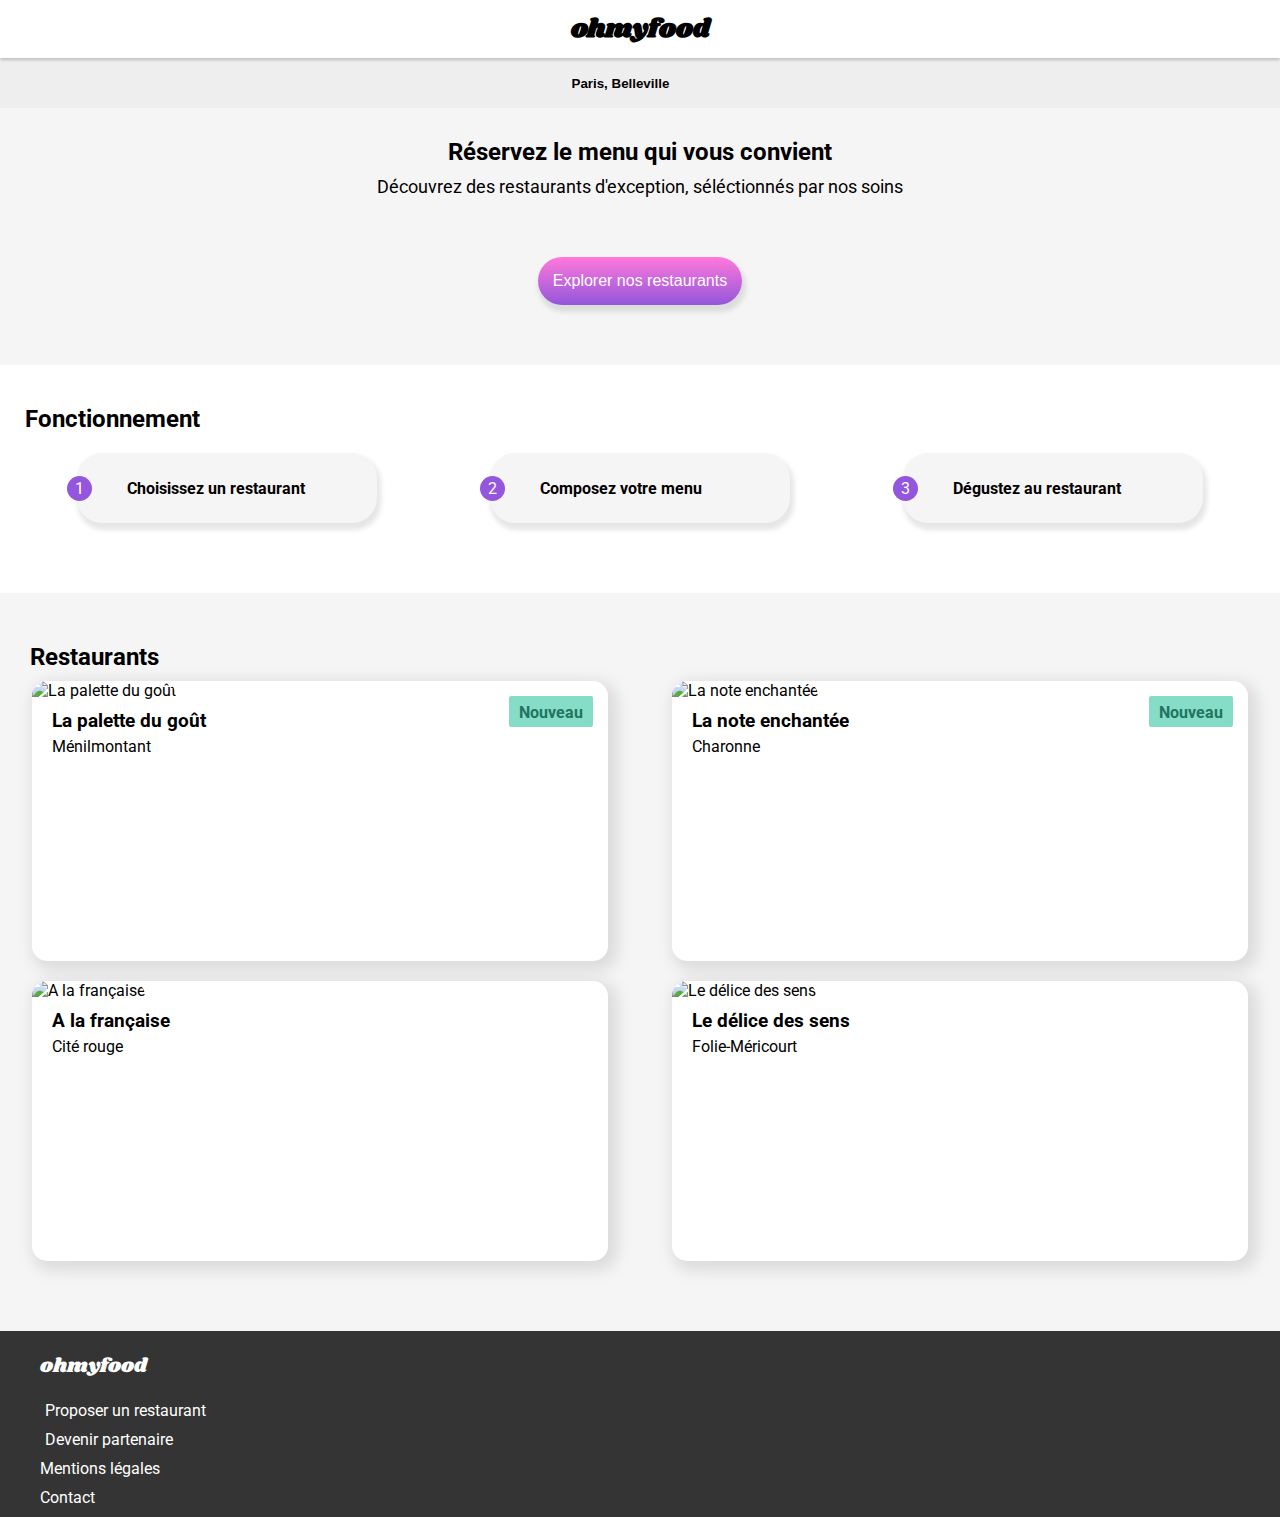
==== commit 07315456: "Modification des images de restaurants" ====
--- a/index.html
+++ b/index.html
@@ -20,12 +20,14 @@
         </div>
         <div class="loader__cercle1"></div>
         <div class="loader__cercle2"></div>
-        <h1 class="loader__titre">ohmyfood</h1>
+        <h2 class="loader__titre">ohmyfood</h2>
     </section>
 
     <header>
         <div class="header">
-            <h1 class=" header__logo"><a href="index.html"> ohmyfood</h1></a>
+            <a href="index.html">
+                <h1 class=" header__logo"> ohmyfood</h1>
+            </a>
         </div>
     </header>
 
@@ -70,35 +72,15 @@
             <h2 class="restaurants__titre">Restaurants</h2>
             <div class="restaurants__liste">
                 <div class="restaurants__restaurant--carte ">
-                    <a href="./la-palette-du-gout.html" target="_blank">
+                    <a href="./la_palette_du_gout.html">
                         <div class="restaurants__restaurant--carte-galerie">
-                            <img src="images/restaurants/jay-wennington-N_Y88TWmGwA-unsplash.jpg" alt="La palette du goût">
+                            <img src="./images/restaurants/jay-wennington-N_Y88TWmGwA-unsplash.jpg" alt="La palette du goût">
                             <div class="restaurants__restaurant--carte-galerie-nouveau">Nouveau</div>
                         </div>
                         <div class="restaurants__restaurant--carte-description">
                             <div class="restaurants__restaurant--carte-description-nom">
                                 <h3>La palette du goût</h3>
-                                <P>Ménilmontant</P>
-                            </div>
-                            <div class="restaurants__restaurant--carte-icone">
-                                <i class="far fa-heart vide"></i>
-                                <i class="fas fa-heart plein "></i>
-
-                            </div>
-
-                        </div>
-                    </a>
-                </div>
-                <div class="restaurants__restaurant--carte">
-                    <a href="#" target="_blank">
-                        <div class="restaurants__restaurant--carte-galerie">
-                            <img src="images/restaurants/stil-u2Lp8tXIcjw-unsplash.jpg" alt="La note enchantée">
-                            <div class="restaurants__restaurant--carte-galerie-nouveau">Nouveau</div>
-                        </div>
-                        <div class="restaurants__restaurant--carte-description">
-                            <div class="restaurants__restaurant--carte-description-nom">
-                                <h3>La note enchantée</h3>
-                                <P>Charonne</P>
+                                <p>Ménilmontant</p>
                             </div>
                             <div class="restaurants__restaurant--carte-icone">
                                 <i class="far fa-heart vide"></i>
@@ -108,14 +90,15 @@
                     </a>
                 </div>
                 <div class="restaurants__restaurant--carte">
-                    <a href="#" target="_blank">
+                    <a href="./la_note_enchantee.html">
                         <div class="restaurants__restaurant--carte-galerie">
-                            <img src="images/restaurants/toa-heftiba-DQKerTsQwi0-unsplash.jpg" alt="A la française">
+                            <img src="./images/restaurants/stil-u2Lp8tXIcjw-unsplash.jpg" alt="La note enchantée">
+                            <div class="restaurants__restaurant--carte-galerie-nouveau">Nouveau</div>
                         </div>
                         <div class="restaurants__restaurant--carte-description">
                             <div class="restaurants__restaurant--carte-description-nom">
-                                <h3>A la française</h3>
-                                <P>Cité rouge</P>
+                                <h3>La note enchantée</h3>
+                                <p>Charonne</p>
                             </div>
                             <div class="restaurants__restaurant--carte-icone">
                                 <i class="far fa-heart vide"></i>
@@ -125,14 +108,31 @@
                     </a>
                 </div>
                 <div class="restaurants__restaurant--carte">
-                    <a href="#" target="_blank">
+                    <a href="./a_la_français.html">
                         <div class="restaurants__restaurant--carte-galerie">
-                            <img src="images/restaurants/louis-hansel-shotsoflouis-qNBGVyOCY8Q-unsplash.jpg" alt="Le délice des sens">
+                            <img src="./images/restaurants/toa-heftiba-DQKerTsQwi0-unsplash.jpg" alt="A la française">
+                        </div>
+                        <div class="restaurants__restaurant--carte-description">
+                            <div class="restaurants__restaurant--carte-description-nom">
+                                <h3>A la française</h3>
+                                <p>Cité rouge</p>
+                            </div>
+                            <div class="restaurants__restaurant--carte-icone">
+                                <i class="far fa-heart vide"></i>
+                                <i class="fas fa-heart plein "></i>
+                            </div>
+                        </div>
+                    </a>
+                </div>
+                <div class="restaurants__restaurant--carte">
+                    <a href="./a_la_français.html">
+                        <div class="restaurants__restaurant--carte-galerie">
+                            <img src="./images/restaurants/louis-hansel-shotsoflouis-qNBGVyOCY8Q-unsplash.jpg" alt="Le délice des sens">
                         </div>
                         <div class="restaurants__restaurant--carte-description">
                             <div class="restaurants__restaurant--carte-description-nom">
                                 <h3>Le délice des sens</h3>
-                                <P>Folie-méricourt</P>
+                                <p>Folie-Méricourt</p>
                             </div>
                             <div class="restaurants__restaurant--carte-icone">
                                 <i class="far fa-heart vide"></i>
--- a/style.css
+++ b/style.css
@@ -14,7 +14,7 @@
   margin: 10px;
   font-size: 26px;
 }
-.header__logo a {
+.header a {
   text-decoration: none;
   color: black;
 }
@@ -75,6 +75,12 @@
   margin: 20px;
   box-shadow: 2px 5px 5px 2px rgba(0, 0, 0, 0.1);
 }
+.restaurant__bouton a {
+  text-decoration: none;
+  color: black;
+  color: white;
+  font-weight: bold;
+}
 .restaurant__bouton:hover {
   opacity: 0.9;
   box-shadow: 5px 5px 10px #343434;
@@ -170,8 +176,18 @@
   display: flex;
   align-items: center;
   position: relative;
-  min-width: 300px;
-  margin: 10px 0;
+  width: 100%;
+  margin: 10px 10px;
+}
+@media screen and (max-width: 1023px) and (min-width: 599px) {
+  .fonctionnement__bloc {
+    margin: 10px 50px;
+  }
+}
+@media screen and (min-width: 1024px) {
+  .fonctionnement__bloc {
+    width: 300px;
+  }
 }
 .fonctionnement__numero {
   width: 25px;
@@ -196,10 +212,11 @@
   cursor: pointer;
   box-shadow: 2px 5px 5px 2px rgba(0, 0, 0, 0.1);
   transition: all 400ms;
+  color: gray;
 }
 .fonctionnement__fonction:hover {
   color: #9356dc;
-  background-color: #f7f2fc;
+  background-color: #f2eafb;
 }
 .fonctionnement__fonction p {
   margin: 0 20px;
@@ -233,10 +250,20 @@
   width: 100%;
   box-shadow: 5px 5px 15px 5px rgba(0, 0, 0, 0.1);
 }
+@media screen and (max-width: 1023px) and (min-width: 599px) {
+  .restaurants__restaurant--carte {
+    margin: 30px;
+  }
+}
 @media screen and (min-width: 1024px) {
   .restaurants__restaurant--carte {
     width: 45%;
-  }
+    height: 280px;
+  }
+}
+.restaurants__restaurant--carte:hover {
+  transform: scale(1.05);
+  transition: transform 0.2s;
 }
 .restaurants__restaurant--carte a {
   text-decoration: none;
@@ -250,6 +277,11 @@
   height: 180px;
   object-fit: cover;
   border-radius: 15px 15px 0 0;
+}
+@media screen and (min-width: 1024px) {
+  .restaurants__restaurant--carte-galerie img {
+    height: 200px;
+  }
 }
 .restaurants__restaurant--carte-galerie-nouveau {
   position: absolute;
@@ -283,9 +315,10 @@
   display: flex;
   flex-direction: column;
   width: 100%;
+  margin-bottom: -60px;
 }
 .carte__image {
-  height: 200px;
+  height: 300px;
 }
 .carte__image img {
   width: 100%;
@@ -299,8 +332,8 @@
   border-radius: 50px 50px 0 0;
   background-color: whitesmoke;
   align-items: center;
-  transform: translateY(20px);
-  padding-bottom: 60px;
+  transform: translateY(-60px);
+  padding-bottom: 50px;
 }
 .carte__restaurant--nom {
   display: flex;
@@ -312,6 +345,11 @@
 .carte__restaurant--nom h2 {
   margin: 20px;
   font-family: Shrikhand, "cursive";
+}
+@media screen and (min-width: 1024px) {
+  .carte__restaurant--nom h2 {
+    font-size: 30px;
+  }
 }
 .carte__restaurant--nom i {
   margin: 20px;
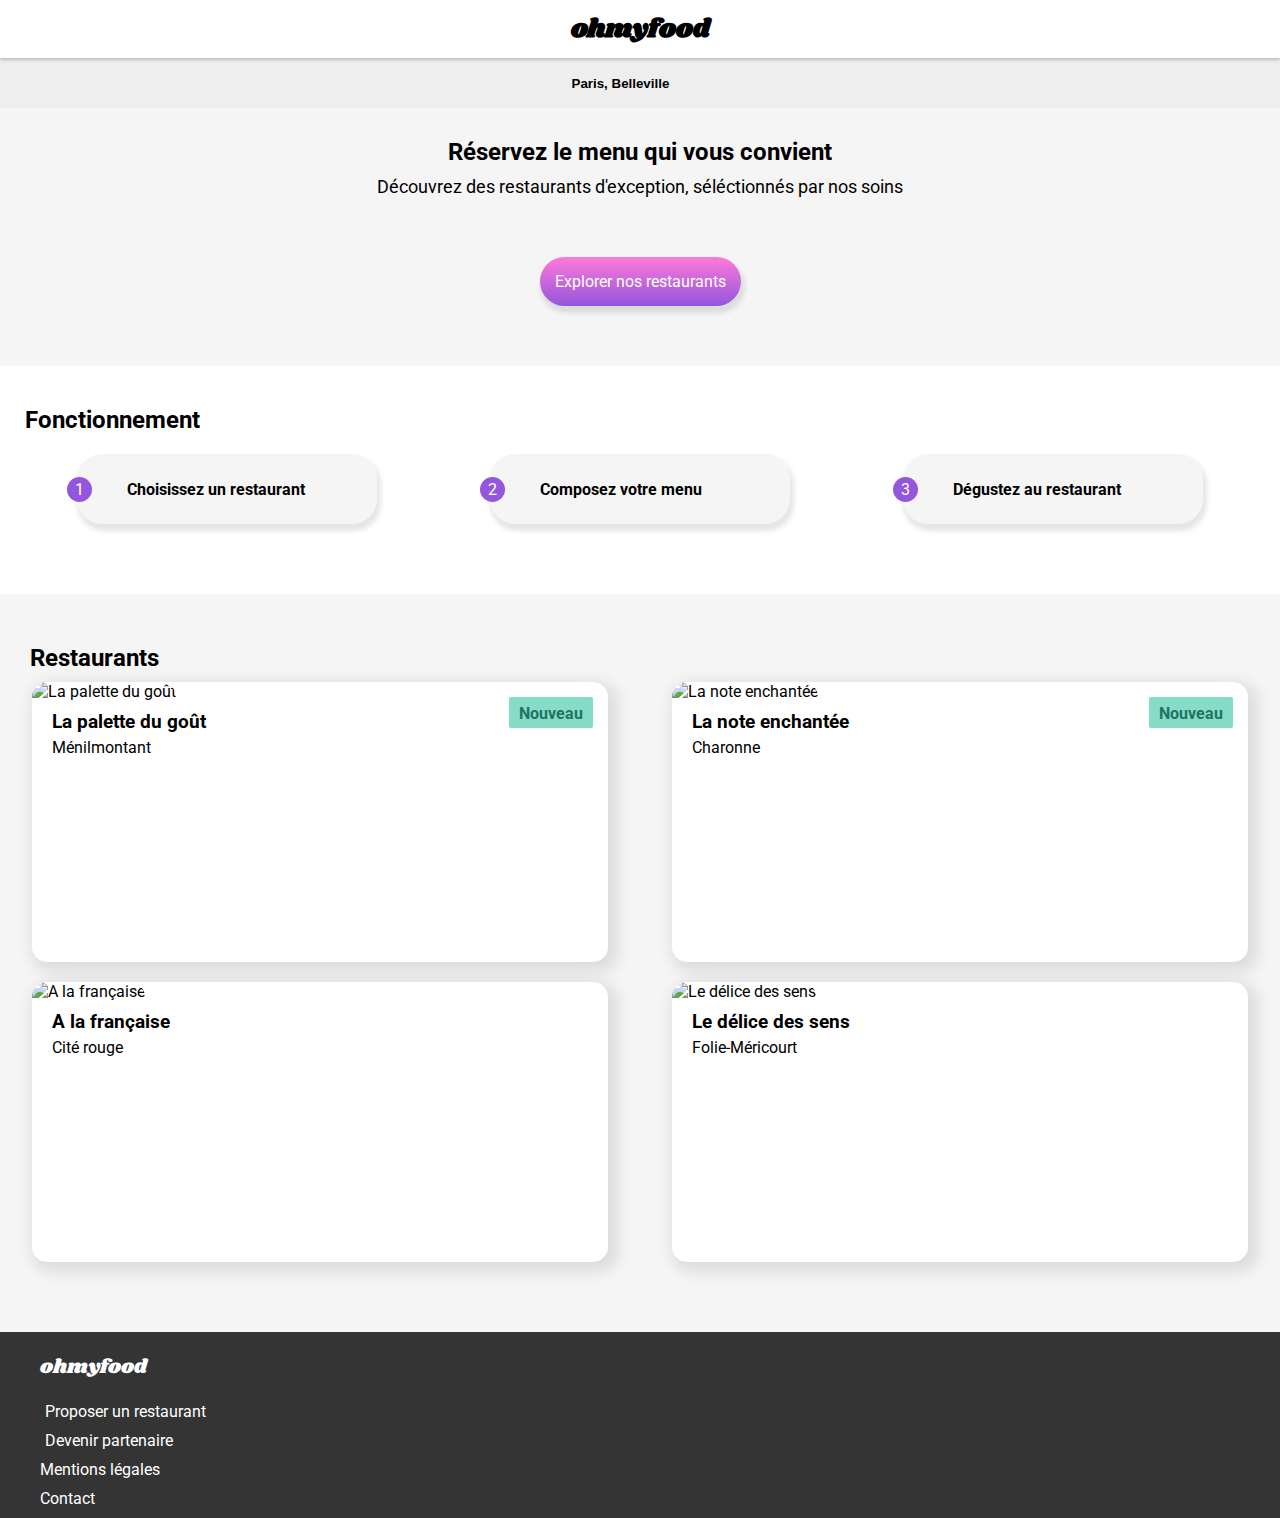
==== commit 739d6dc0: "Ajustements après les remarques de Pascal du 25/06" ====
--- a/index.html
+++ b/index.html
@@ -43,7 +43,7 @@
                 <h2>Réservez le menu qui vous convient</h2>
                 <p> Découvrez des restaurants d'exception, séléctionnés par nos soins</p>
             </div>
-            <a href="#rest"> <button class="restaurant__bouton">Explorer nos restaurants</button></a>
+            <a href="#rest" class="restaurant__bouton"> Explorer nos restaurants</a>
         </section>
         <section class="fonctionnements">
             <h2>Fonctionnement</h2>
@@ -72,7 +72,7 @@
             <h2 class="restaurants__titre">Restaurants</h2>
             <div class="restaurants__liste">
                 <div class="restaurants__restaurant--carte ">
-                    <a href="./la_palette_du_gout.html">
+                    <a href="./restaurant-1.html">
                         <div class="restaurants__restaurant--carte-galerie">
                             <img src="./images/restaurants/jay-wennington-N_Y88TWmGwA-unsplash.jpg" alt="La palette du goût">
                             <div class="restaurants__restaurant--carte-galerie-nouveau">Nouveau</div>
@@ -90,7 +90,7 @@
                     </a>
                 </div>
                 <div class="restaurants__restaurant--carte">
-                    <a href="./la_note_enchantee.html">
+                    <a href="./restaurant-2.html">
                         <div class="restaurants__restaurant--carte-galerie">
                             <img src="./images/restaurants/stil-u2Lp8tXIcjw-unsplash.jpg" alt="La note enchantée">
                             <div class="restaurants__restaurant--carte-galerie-nouveau">Nouveau</div>
@@ -108,7 +108,7 @@
                     </a>
                 </div>
                 <div class="restaurants__restaurant--carte">
-                    <a href="./a_la_français.html">
+                    <a href="./restaurant-3.html">
                         <div class="restaurants__restaurant--carte-galerie">
                             <img src="./images/restaurants/toa-heftiba-DQKerTsQwi0-unsplash.jpg" alt="A la française">
                         </div>
@@ -125,7 +125,7 @@
                     </a>
                 </div>
                 <div class="restaurants__restaurant--carte">
-                    <a href="./a_la_français.html">
+                    <a href="./restaurant-4.html">
                         <div class="restaurants__restaurant--carte-galerie">
                             <img src="./images/restaurants/louis-hansel-shotsoflouis-qNBGVyOCY8Q-unsplash.jpg" alt="Le délice des sens">
                         </div>
--- a/style.css
+++ b/style.css
@@ -5,6 +5,7 @@
   margin: 0;
   padding: 0;
   display: flex;
+  align-items: center;
   justify-content: center;
   position: relative;
   font-family: "Shrikhand", cursive;
@@ -74,12 +75,9 @@
   min-width: 170px;
   margin: 20px;
   box-shadow: 2px 5px 5px 2px rgba(0, 0, 0, 0.1);
-}
-.restaurant__bouton a {
   text-decoration: none;
   color: black;
   color: white;
-  font-weight: bold;
 }
 .restaurant__bouton:hover {
   opacity: 0.9;
@@ -139,13 +137,11 @@
   background-color: whitesmoke;
   display: flex;
   flex-direction: column;
-  justify-content: space-around;
   align-items: center;
 }
 .reservation__titre {
   display: flex;
   flex-direction: column;
-  align-items: center;
   text-align: center;
   margin: 30px;
 }
@@ -211,8 +207,10 @@
   width: 100%;
   cursor: pointer;
   box-shadow: 2px 5px 5px 2px rgba(0, 0, 0, 0.1);
-  transition: all 400ms;
   color: gray;
+}
+.fonctionnement__fonction ::before {
+  font-size: 18px;
 }
 .fonctionnement__fonction:hover {
   color: #9356dc;
@@ -314,15 +312,21 @@
 .carte {
   display: flex;
   flex-direction: column;
+  align-items: center;
   width: 100%;
   margin-bottom: -60px;
 }
 .carte__image {
   height: 300px;
 }
+@media screen and (min-width: 1024px) {
+  .carte__image {
+    height: 400px;
+  }
+}
 .carte__image img {
   width: 100%;
-  height: 300px;
+  height: 100%;
   object-fit: cover;
 }
 .carte__restaurant {
@@ -335,21 +339,24 @@
   transform: translateY(-60px);
   padding-bottom: 50px;
 }
+@media screen and (min-width: 1024px) {
+  .carte__restaurant {
+    width: 80%;
+    transform: translateY(-80px);
+    border-radius: 50px 50px;
+  }
+}
 .carte__restaurant--nom {
   display: flex;
   justify-content: space-between;
-  margin: 20px 0;
+  margin: 10px 0;
   align-items: center;
   width: 100%;
 }
 .carte__restaurant--nom h2 {
-  margin: 20px;
+  margin-left: 40px;
   font-family: Shrikhand, "cursive";
-}
-@media screen and (min-width: 1024px) {
-  .carte__restaurant--nom h2 {
-    font-size: 30px;
-  }
+  font-size: 30px;
 }
 .carte__restaurant--nom i {
   margin: 20px;
@@ -360,6 +367,9 @@
   justify-content: space-around;
   flex-wrap: wrap;
   max-width: 600px;
+}
+.carte__menu--restaurant {
+  margin-bottom: 25px;
 }
 @media screen and (max-width: 1023px) and (min-width: 599px) {
   .carte__menu--restaurant {
@@ -390,16 +400,16 @@
 }
 .carte__menu--restaurant-plats {
   background-color: white;
-  height: 60px;
+  height: 70px;
   border-radius: 15px;
   display: flex;
   justify-content: space-between;
   align-items: center;
   margin: 20px;
-  box-shadow: 0px 3px 3px #b3b3b3;
+  box-shadow: 2px 5px 5px 2px rgba(0, 0, 0, 0.1);
   overflow: hidden;
   width: 300px;
-  animation: apparition 1s ease-in-out;
+  animation: apparition 3s ease-in-out;
 }
 @media screen and (max-width: 1023px) and (min-width: 599px) {
   .carte__menu--restaurant-plats {
@@ -414,13 +424,12 @@
 .carte__menu--restaurant-plats-titre {
   display: flex;
   flex-direction: column;
-  flex: 1 30px;
-  text-overflow: ellipsis;
+  flex: 1;
   overflow: hidden;
   white-space: nowrap;
 }
 .carte__menu--restaurant-plats-titre h3 {
-  margin: 0 10px;
+  margin: 5px 10px;
   text-overflow: ellipsis;
   overflow: hidden;
 }
@@ -432,16 +441,16 @@
 .carte__menu--restaurant-plats-prix {
   padding-left: 2em;
   font-weight: bold;
-  margin: 0 10px;
+  margin: 30px 10px 0 0;
 }
 .carte__menu--restaurant-plats-choix {
   display: flex;
+  align-items: center;
   justify-content: center;
-  align-items: center;
   background-color: #99E2D0;
   border-radius: 0 15px 15px 0;
   width: 20%;
-  height: 60px;
+  height: 70px;
   transition: all 1s ease-out;
   transform: translateX(100%);
   overflow: hidden;
@@ -472,11 +481,11 @@
 }
 .loader {
   display: flex;
-  flex-direction: column;
   align-items: center;
   justify-content: center;
   overflow: hidden;
-  z-index: 10;
+  flex-direction: column;
+  z-index: 1;
   position: fixed;
   bottom: 0;
   left: 0;
@@ -557,21 +566,6 @@
   font-family: "Shrikhand", cursive;
 }
 
-body {
-  animation: noscroll 3s ease;
-}
-
-@keyframes noscroll {
-  0% {
-    overflow: hidden;
-  }
-  90% {
-    overflow: hidden;
-  }
-  100% {
-    overflow: visible;
-  }
-}
 @keyframes rotateGauche {
   0% {
     transform: rotate(0deg);
@@ -594,7 +588,6 @@
     opacity: 1;
   }
   90% {
-    transform: translateY(100%);
     opacity: 1;
   }
   95% {
